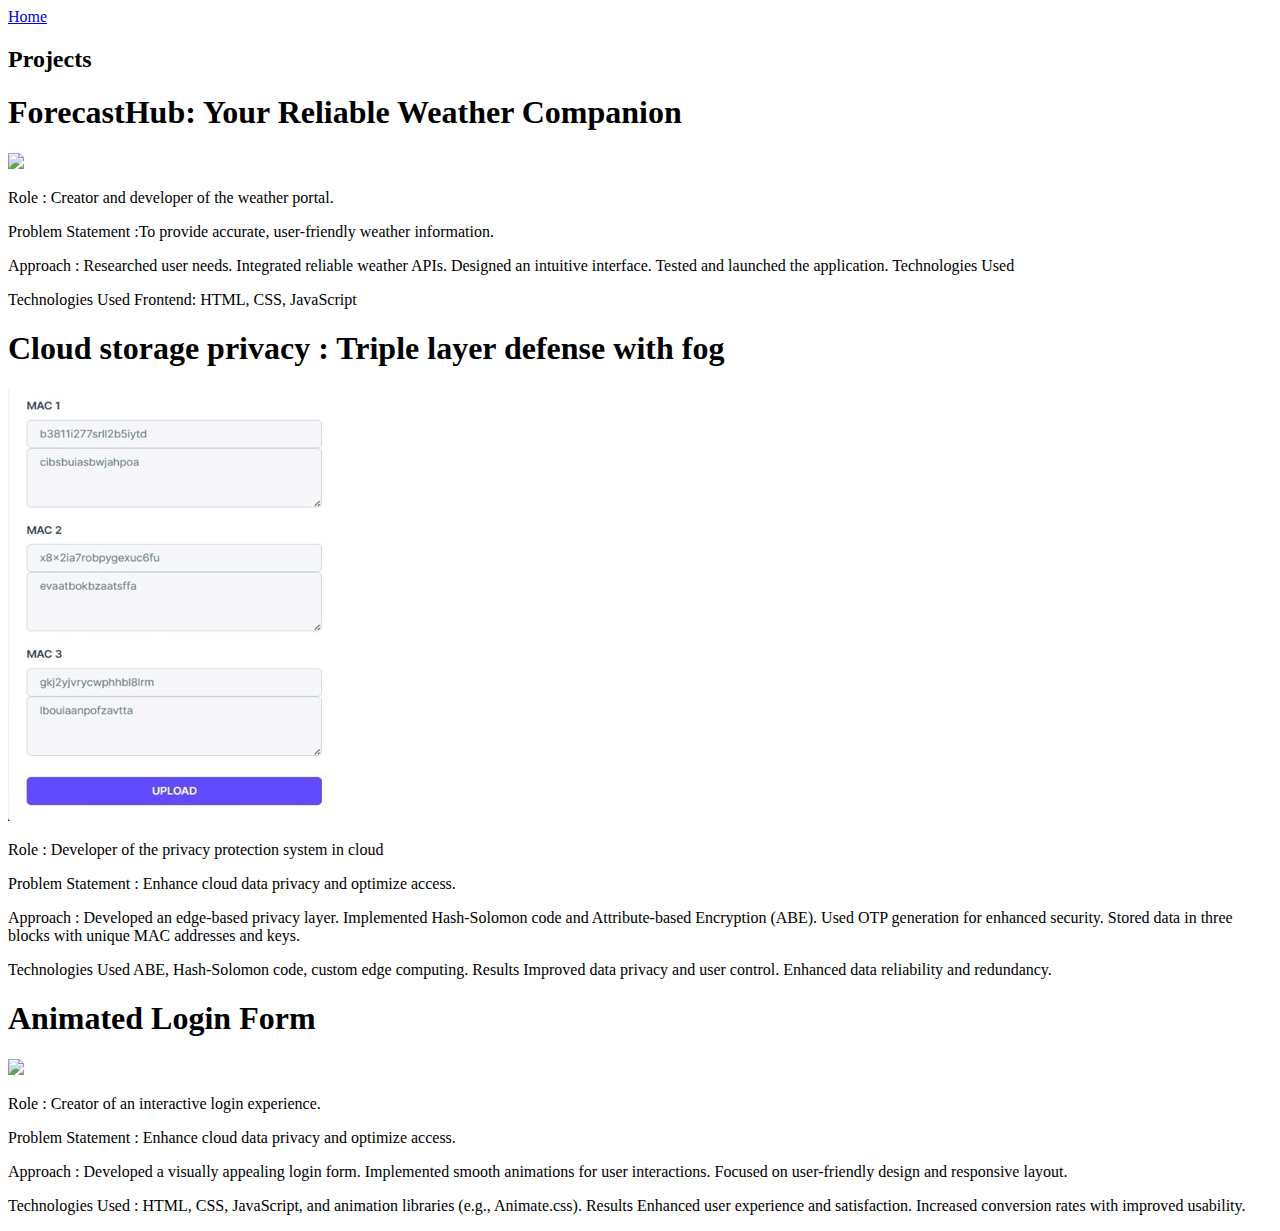
==== AboutProjects.html @ ccc5c800 "Update AboutProjects.html" ====
<!DOCTYPE html>
<html lang="en">

<head>
    <meta charset="UTF-8">
    <meta name="viewport" content="width=device-width, initial-scale=1.0">
    <title>Projects</title>
    <link rel="stylesheet" href="https://cdnjs.cloudflare.com/ajax/libs/font-awesome/6.6.0/css/all.min.css">
    <link rel="stylesheet" href="assets/css/Styles.css">
</head>

<body>
    <header class="header">
        <div class="head">
            <a href="index.html">Home</a>
        </div>
    </header>
    <div class="projectnew">
        <h2>Projects</h2>
        <div class="project1">
            <h1>ForecastHub: Your Reliable Weather Companion</h1>
            <image src="weather.jpeg"></image>
            <p>Role : Creator and developer of the weather portal.</p>
            <p>Problem Statement :To provide accurate, user-friendly weather information.</p>
            <p>Approach :
                Researched user needs.
                Integrated reliable weather APIs.
                Designed an intuitive interface.
                Tested and launched the application.
                Technologies Used</p>
            <p>Technologies Used
                Frontend: HTML, CSS, JavaScript</p>

        </div>
        <div class="project1">
            <h1>Cloud storage privacy : Triple layer defense with fog</h1>
            <image src="assets/img/dashboard1.jpeg"></image>
            <p>Role : Developer of the privacy protection system in cloud</p>
            <p>Problem Statement : Enhance cloud data privacy and optimize access.</p>
            <p>Approach :
                Developed an edge-based privacy layer.
                Implemented Hash-Solomon code and Attribute-based Encryption (ABE).
                Used OTP generation for enhanced security.
                Stored data in three blocks with unique MAC addresses and keys.</p>
                <p>
                    Technologies Used
ABE, Hash-Solomon code, custom edge computing.
Results
Improved data privacy and user control.
Enhanced data reliability and redundancy.
                </p>
        </div>
        <div class="project1">
            <h1>Animated Login Form</h1>
            <image src="assets/img/Login.jpeg"></image>
            <p>Role : Creator of an interactive login experience.</p>
            <p>Problem Statement : Enhance cloud data privacy and optimize access.</p>
            <p>Approach :
                Developed a visually appealing login form.
                Implemented smooth animations for user interactions.
                Focused on user-friendly design and responsive layout.</p>
                <p>Technologies Used :
                    HTML, CSS, JavaScript, and animation libraries (e.g., Animate.css).
                    Results
                    Enhanced user experience and satisfaction.
                    Increased conversion rates with improved usability.
                </p>
        </div>
</body>

</html>
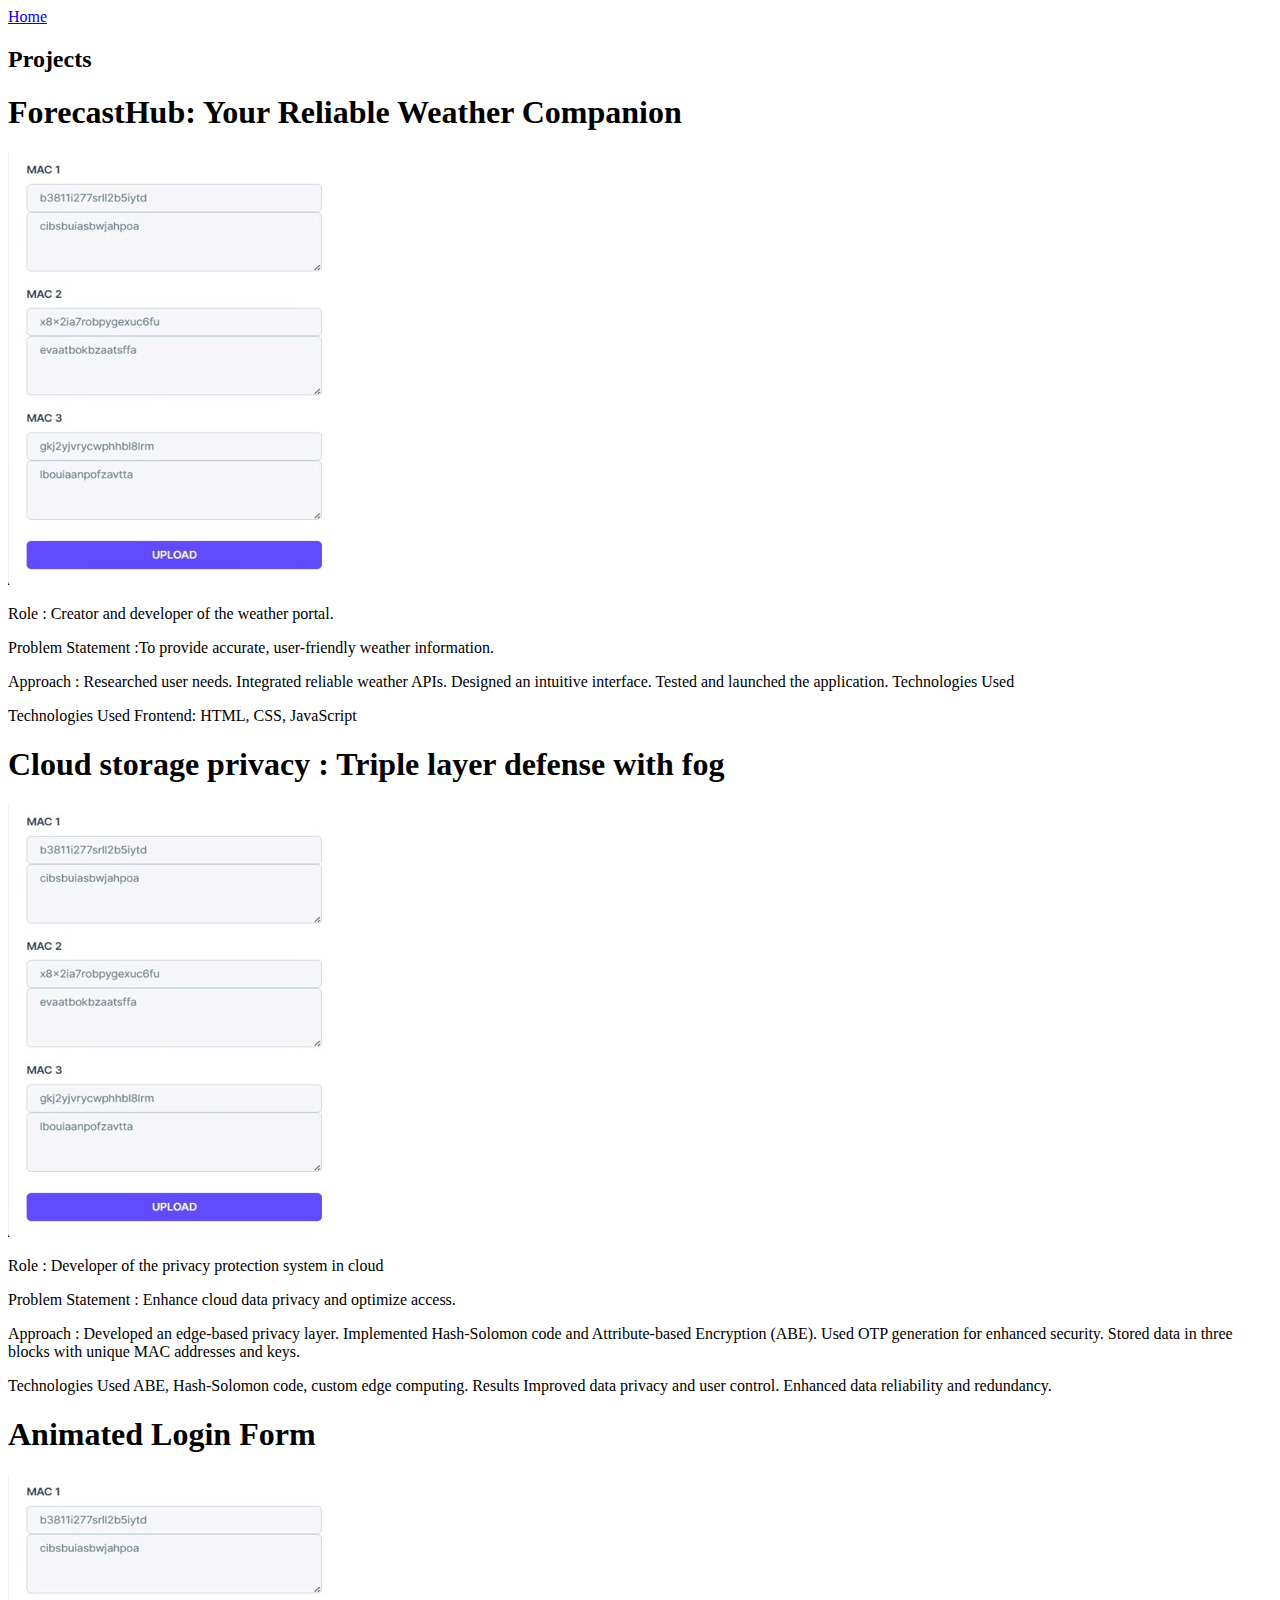
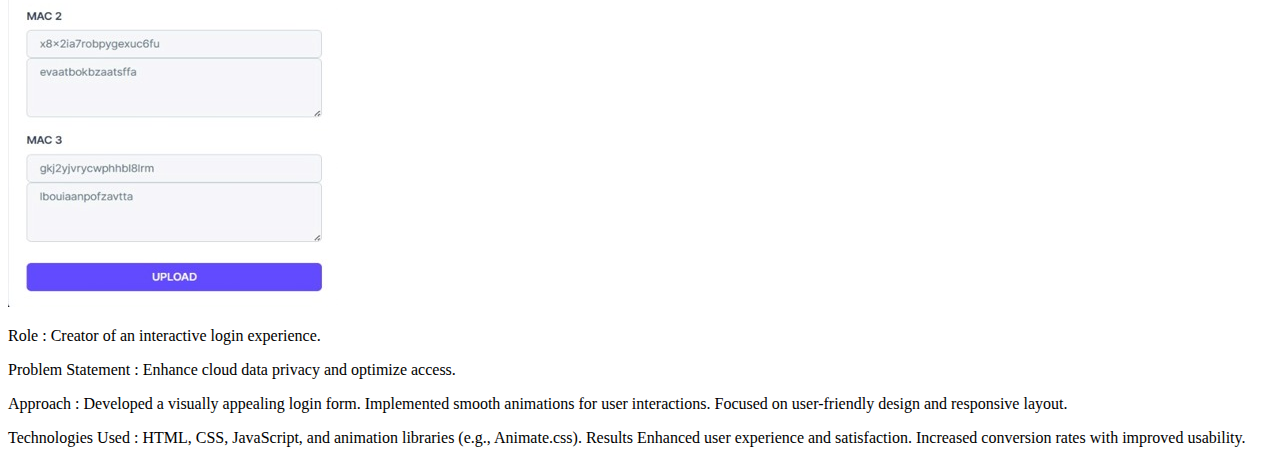
==== commit 7f6cedbf: "Update AboutProjects.html" ====
--- a/AboutProjects.html
+++ b/AboutProjects.html
@@ -19,7 +19,7 @@
         <h2>Projects</h2>
         <div class="project1">
             <h1>ForecastHub: Your Reliable Weather Companion</h1>
-            <image src="weather.jpeg"></image>
+            <image src="assets/img/dashboard1.jpeg"></image>
             <p>Role : Creator and developer of the weather portal.</p>
             <p>Problem Statement :To provide accurate, user-friendly weather information.</p>
             <p>Approach :
@@ -52,7 +52,7 @@
         </div>
         <div class="project1">
             <h1>Animated Login Form</h1>
-            <image src="assets/img/Login.jpeg"></image>
+            <image src="assets/img/dashboard1.jpeg"></image>
             <p>Role : Creator of an interactive login experience.</p>
             <p>Problem Statement : Enhance cloud data privacy and optimize access.</p>
             <p>Approach :
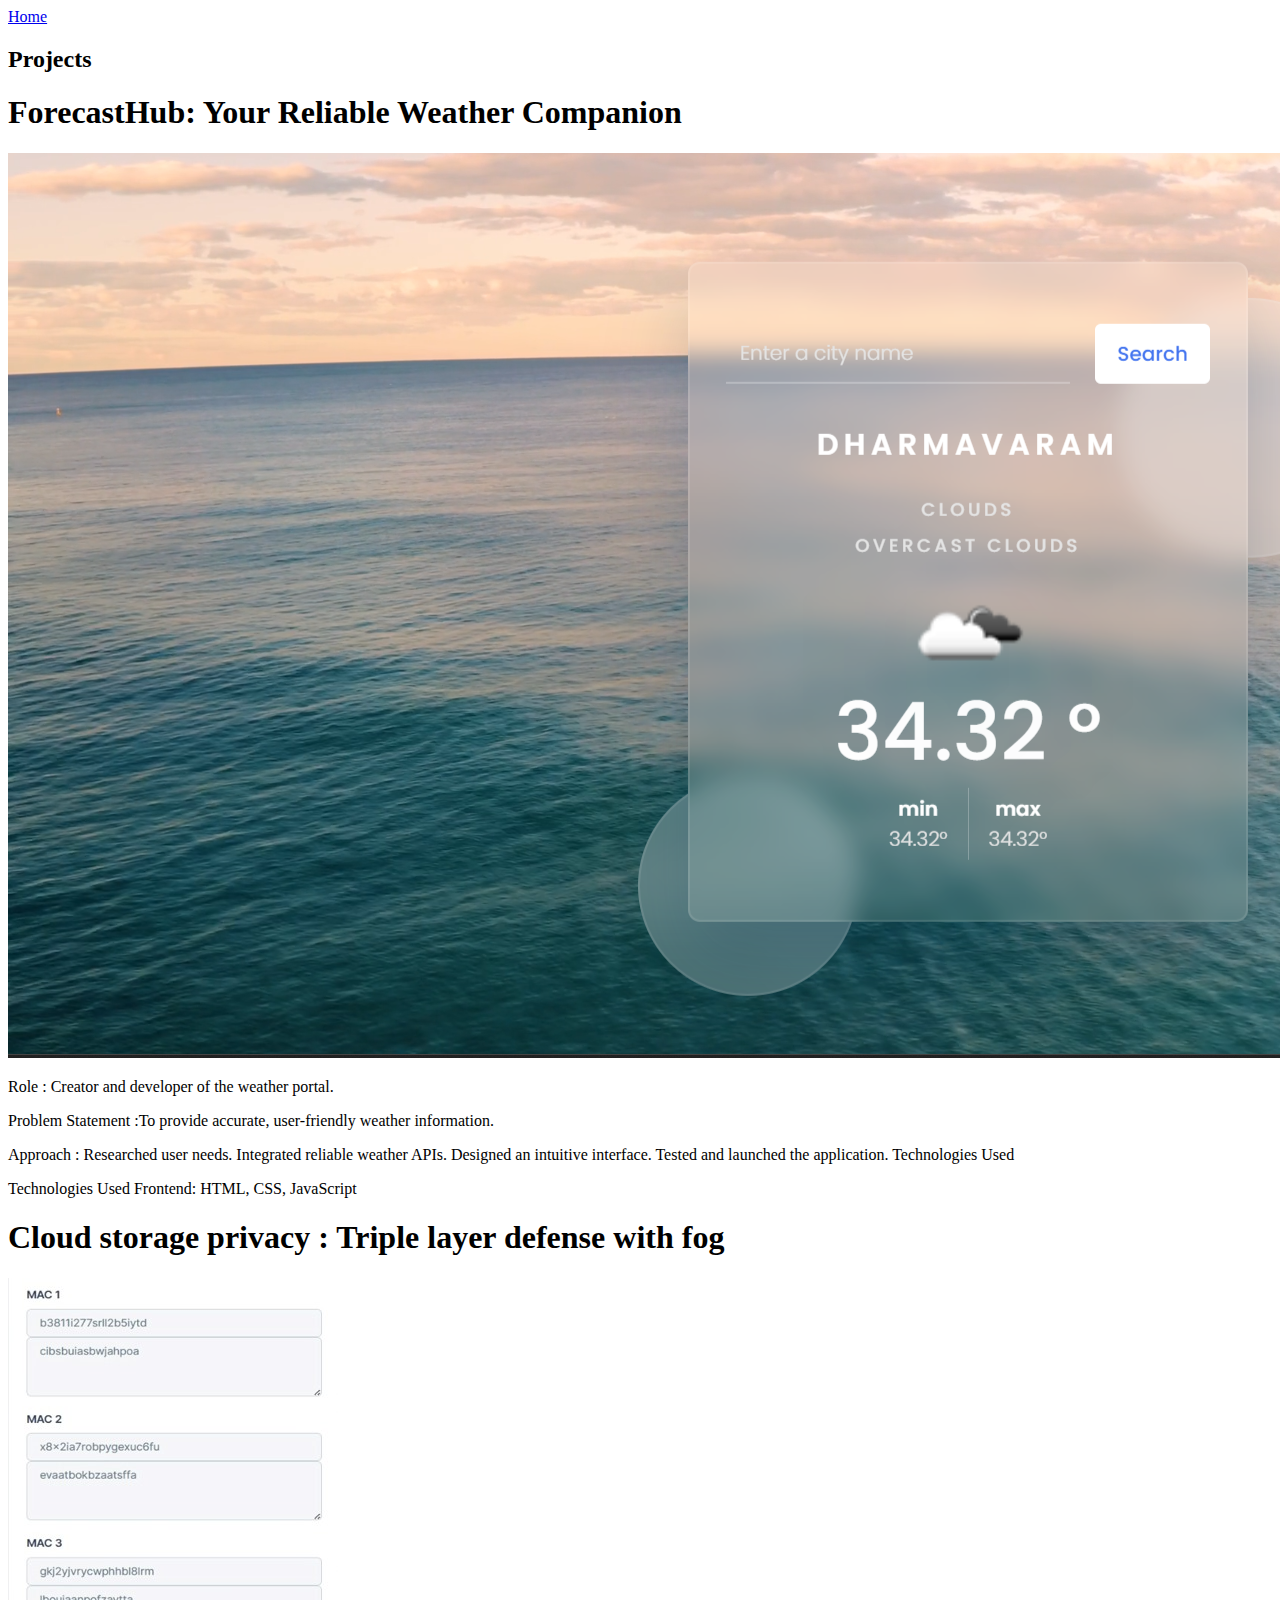
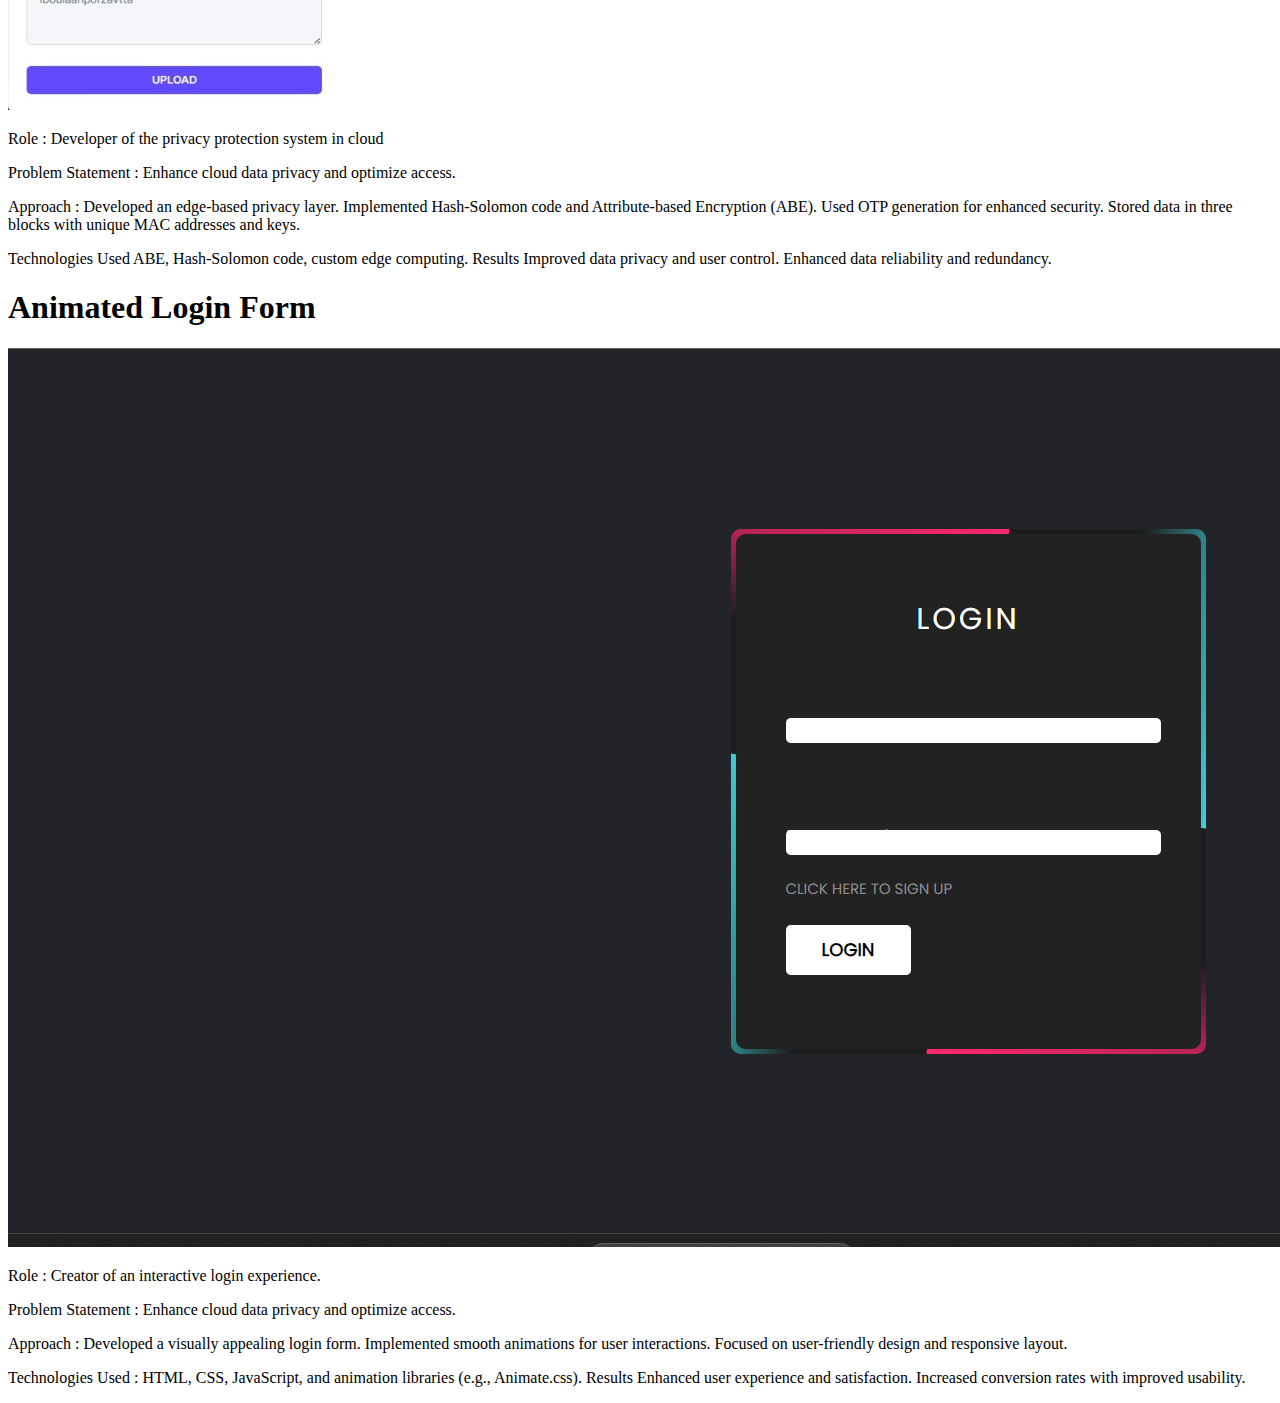
==== commit b35e257b: "Update AboutProjects.html" ====
--- a/AboutProjects.html
+++ b/AboutProjects.html
@@ -19,7 +19,7 @@
         <h2>Projects</h2>
         <div class="project1">
             <h1>ForecastHub: Your Reliable Weather Companion</h1>
-            <image src="assets/img/dashboard1.jpeg"></image>
+            <image src="assets/img/weather.png"></image>
             <p>Role : Creator and developer of the weather portal.</p>
             <p>Problem Statement :To provide accurate, user-friendly weather information.</p>
             <p>Approach :
@@ -52,7 +52,7 @@
         </div>
         <div class="project1">
             <h1>Animated Login Form</h1>
-            <image src="assets/img/dashboard1.jpeg"></image>
+            <image src="assets/img/Login.png"></image>
             <p>Role : Creator of an interactive login experience.</p>
             <p>Problem Statement : Enhance cloud data privacy and optimize access.</p>
             <p>Approach :
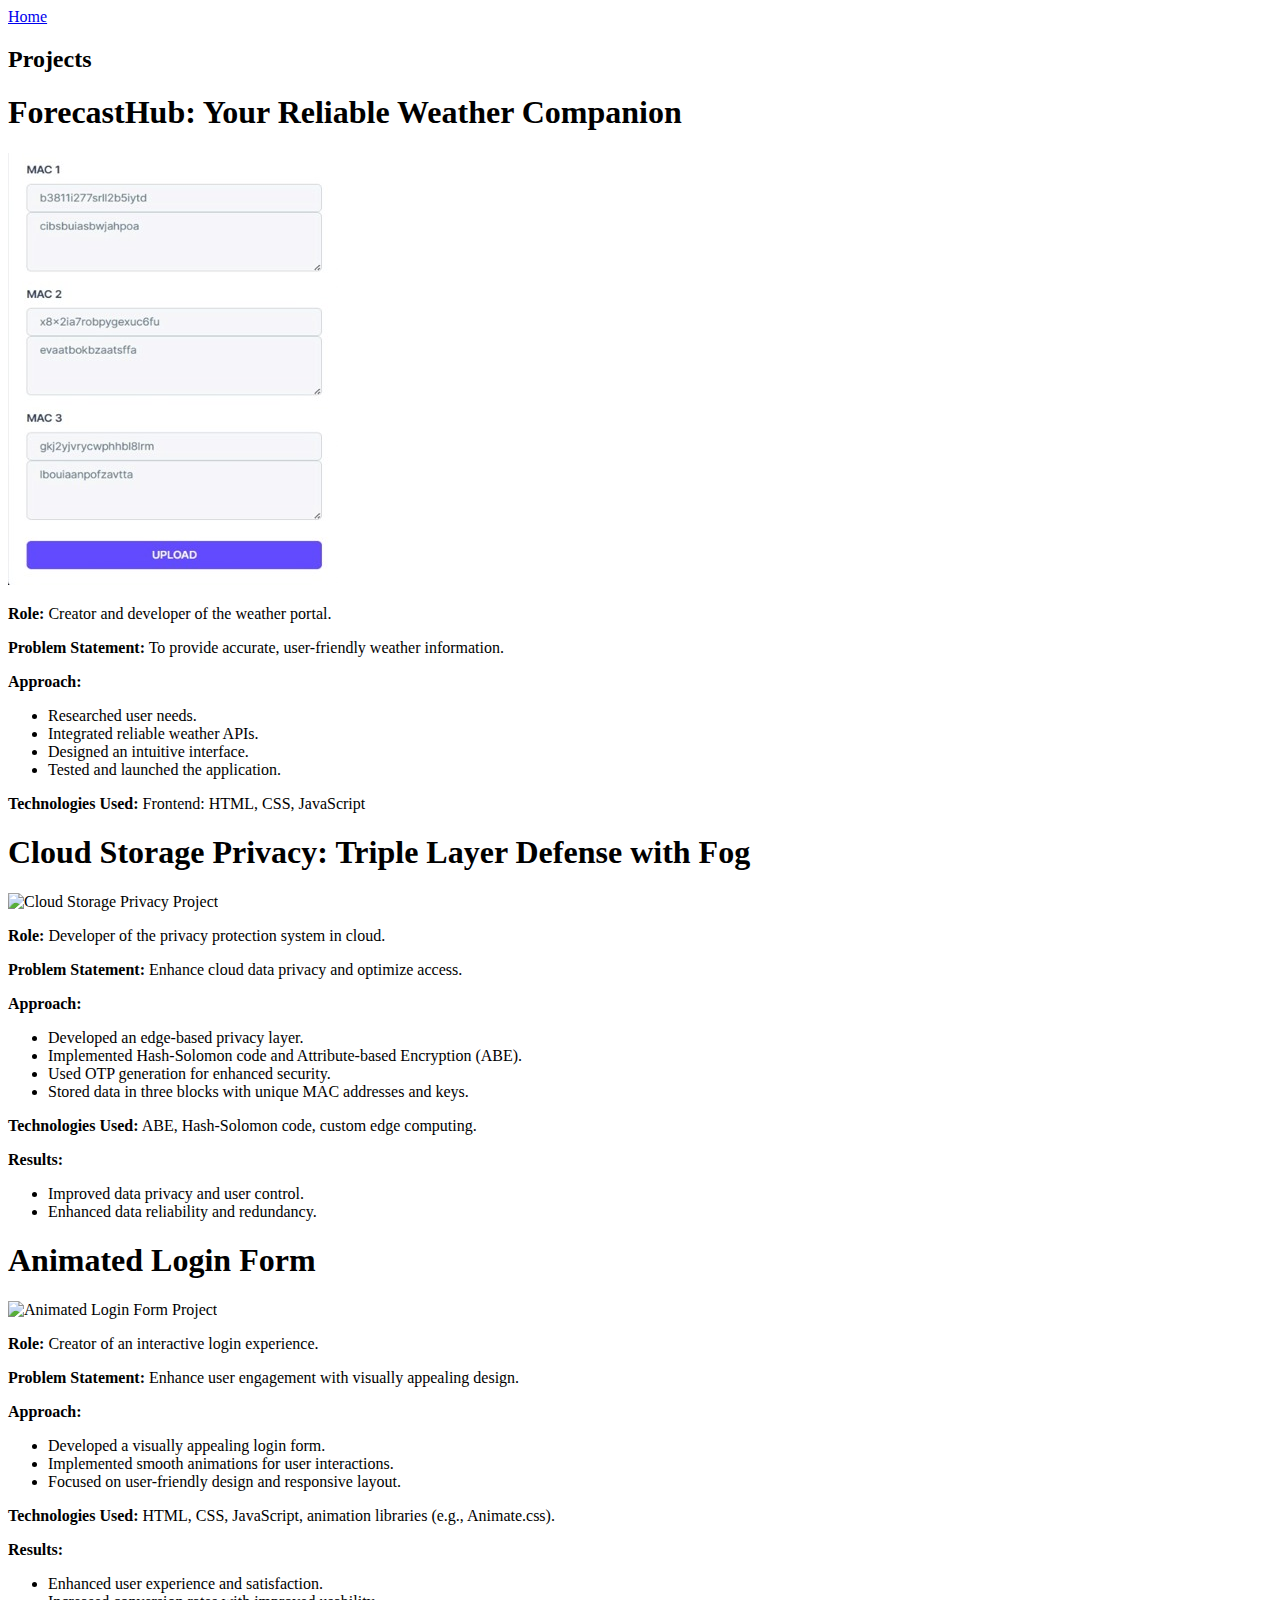
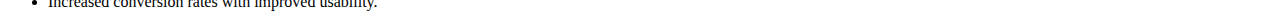
==== commit 7ec698a7: "Update AboutProjects.html" ====
--- a/AboutProjects.html
+++ b/AboutProjects.html
@@ -15,57 +15,74 @@
             <a href="index.html">Home</a>
         </div>
     </header>
+
     <div class="projectnew">
         <h2>Projects</h2>
+
+        <!-- Project 1 -->
         <div class="project1">
             <h1>ForecastHub: Your Reliable Weather Companion</h1>
-            <image src="assets/img/weather.png"></image>
-            <p>Role : Creator and developer of the weather portal.</p>
-            <p>Problem Statement :To provide accurate, user-friendly weather information.</p>
-            <p>Approach :
-                Researched user needs.
-                Integrated reliable weather APIs.
-                Designed an intuitive interface.
-                Tested and launched the application.
-                Technologies Used</p>
-            <p>Technologies Used
-                Frontend: HTML, CSS, JavaScript</p>
+            <img src="assets/img/dashboard1.jpeg" alt="ForecastHub Dashboard">
+            <p><strong>Role:</strong> Creator and developer of the weather portal.</p>
+            <p><strong>Problem Statement:</strong> To provide accurate, user-friendly weather information.</p>
+            <p><strong>Approach:</strong>
+                <ul>
+                    <li>Researched user needs.</li>
+                    <li>Integrated reliable weather APIs.</li>
+                    <li>Designed an intuitive interface.</li>
+                    <li>Tested and launched the application.</li>
+                </ul>
+            </p>
+            <p><strong>Technologies Used:</strong> Frontend: HTML, CSS, JavaScript</p>
+        </div>
 
+        <!-- Project 2 -->
+        <div class="project1">
+            <h1>Cloud Storage Privacy: Triple Layer Defense with Fog</h1>
+            <img src="networking.jpg" alt="Cloud Storage Privacy Project">
+            <p><strong>Role:</strong> Developer of the privacy protection system in cloud.</p>
+            <p><strong>Problem Statement:</strong> Enhance cloud data privacy and optimize access.</p>
+            <p><strong>Approach:</strong>
+                <ul>
+                    <li>Developed an edge-based privacy layer.</li>
+                    <li>Implemented Hash-Solomon code and Attribute-based Encryption (ABE).</li>
+                    <li>Used OTP generation for enhanced security.</li>
+                    <li>Stored data in three blocks with unique MAC addresses and keys.</li>
+                </ul>
+            </p>
+            <p><strong>Technologies Used:</strong> ABE, Hash-Solomon code, custom edge computing.</p>
+            <p><strong>Results:</strong>
+                <ul>
+                    <li>Improved data privacy and user control.</li>
+                    <li>Enhanced data reliability and redundancy.</li>
+                </ul>
+            </p>
         </div>
-        <div class="project1">
-            <h1>Cloud storage privacy : Triple layer defense with fog</h1>
-            <image src="assets/img/dashboard1.jpeg"></image>
-            <p>Role : Developer of the privacy protection system in cloud</p>
-            <p>Problem Statement : Enhance cloud data privacy and optimize access.</p>
-            <p>Approach :
-                Developed an edge-based privacy layer.
-                Implemented Hash-Solomon code and Attribute-based Encryption (ABE).
-                Used OTP generation for enhanced security.
-                Stored data in three blocks with unique MAC addresses and keys.</p>
-                <p>
-                    Technologies Used
-ABE, Hash-Solomon code, custom edge computing.
-Results
-Improved data privacy and user control.
-Enhanced data reliability and redundancy.
-                </p>
-        </div>
+
+        <!-- Project 3 -->
         <div class="project1">
             <h1>Animated Login Form</h1>
-            <image src="assets/img/Login.png"></image>
-            <p>Role : Creator of an interactive login experience.</p>
-            <p>Problem Statement : Enhance cloud data privacy and optimize access.</p>
-            <p>Approach :
-                Developed a visually appealing login form.
-                Implemented smooth animations for user interactions.
-                Focused on user-friendly design and responsive layout.</p>
-                <p>Technologies Used :
-                    HTML, CSS, JavaScript, and animation libraries (e.g., Animate.css).
-                    Results
-                    Enhanced user experience and satisfaction.
-                    Increased conversion rates with improved usability.
-                </p>
+            <img src="networking.jpg" alt="Animated Login Form Project">
+            <p><strong>Role:</strong> Creator of an interactive login experience.</p>
+            <p><strong>Problem Statement:</strong> Enhance user engagement with visually appealing design.</p>
+            <p><strong>Approach:</strong>
+                <ul>
+                    <li>Developed a visually appealing login form.</li>
+                    <li>Implemented smooth animations for user interactions.</li>
+                    <li>Focused on user-friendly design and responsive layout.</li>
+                </ul>
+            </p>
+            <p><strong>Technologies Used:</strong> HTML, CSS, JavaScript, animation libraries (e.g., Animate.css).</p>
+            <p><strong>Results:</strong>
+                <ul>
+                    <li>Enhanced user experience and satisfaction.</li>
+                    <li>Increased conversion rates with improved usability.</li>
+                </ul>
+            </p>
         </div>
+
+    </div>
+
 </body>
 
 </html>
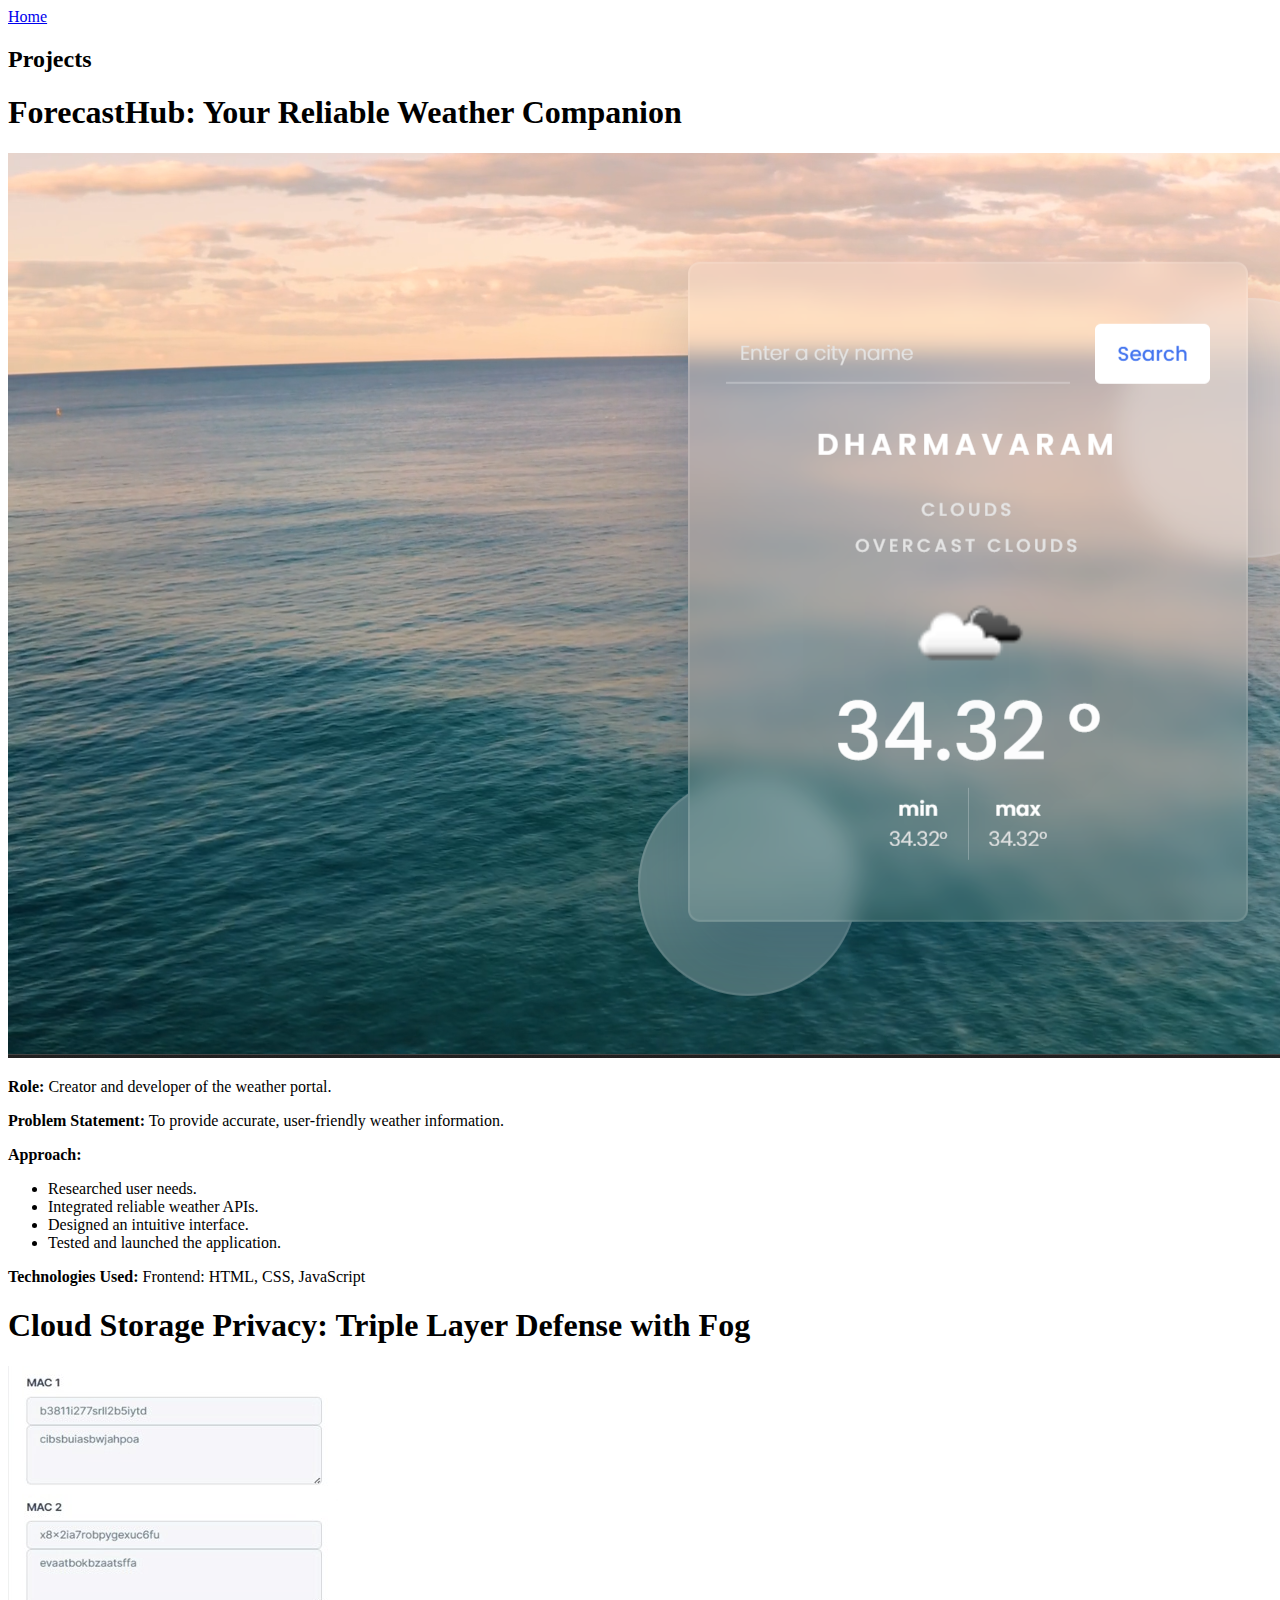
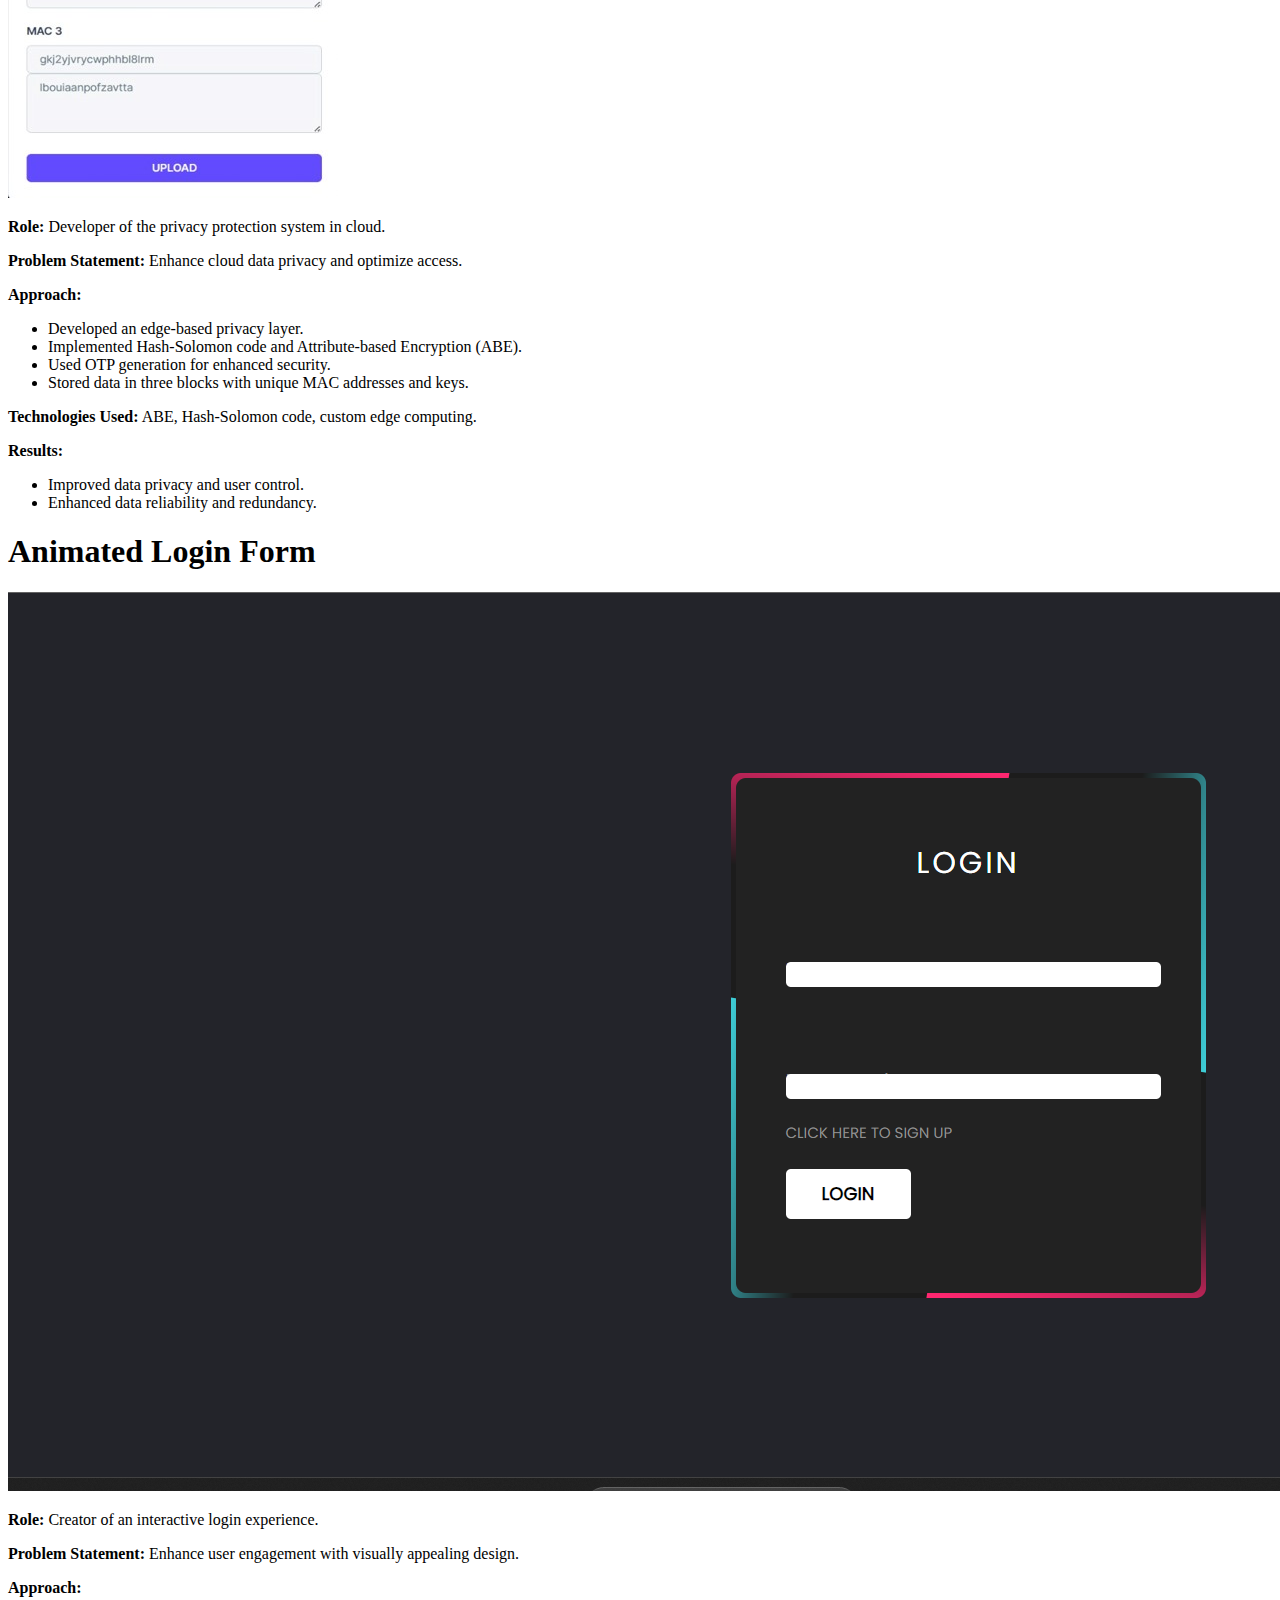
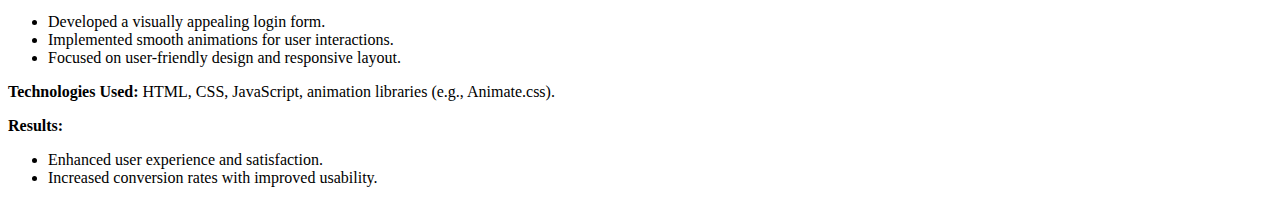
==== commit d8513ea7: "Update AboutProjects.html" ====
--- a/AboutProjects.html
+++ b/AboutProjects.html
@@ -22,7 +22,7 @@
         <!-- Project 1 -->
         <div class="project1">
             <h1>ForecastHub: Your Reliable Weather Companion</h1>
-            <img src="assets/img/dashboard1.jpeg" alt="ForecastHub Dashboard">
+            <img src="assets/img/weather.png" alt="ForecastHub Dashboard">
             <p><strong>Role:</strong> Creator and developer of the weather portal.</p>
             <p><strong>Problem Statement:</strong> To provide accurate, user-friendly weather information.</p>
             <p><strong>Approach:</strong>
@@ -39,7 +39,7 @@
         <!-- Project 2 -->
         <div class="project1">
             <h1>Cloud Storage Privacy: Triple Layer Defense with Fog</h1>
-            <img src="networking.jpg" alt="Cloud Storage Privacy Project">
+            <img src="assets/img/dashboard1.jpeg" alt="Cloud Storage Privacy Project">
             <p><strong>Role:</strong> Developer of the privacy protection system in cloud.</p>
             <p><strong>Problem Statement:</strong> Enhance cloud data privacy and optimize access.</p>
             <p><strong>Approach:</strong>
@@ -62,7 +62,7 @@
         <!-- Project 3 -->
         <div class="project1">
             <h1>Animated Login Form</h1>
-            <img src="networking.jpg" alt="Animated Login Form Project">
+            <img src="assets/img/Login.png" alt="Animated Login Form Project">
             <p><strong>Role:</strong> Creator of an interactive login experience.</p>
             <p><strong>Problem Statement:</strong> Enhance user engagement with visually appealing design.</p>
             <p><strong>Approach:</strong>
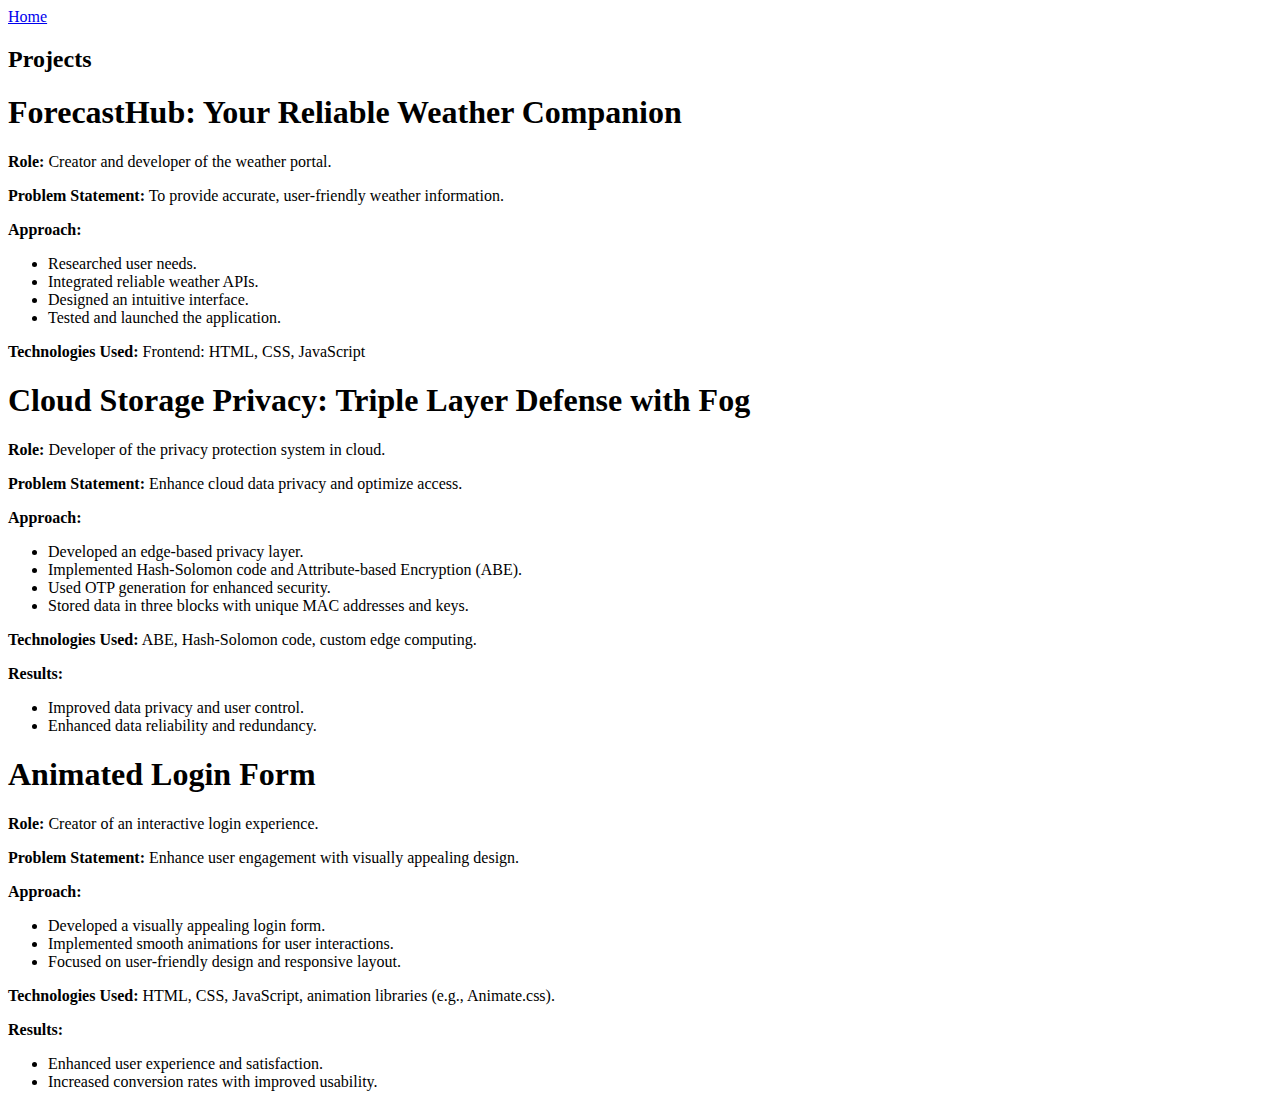
==== commit 7dd6aeb6: "Update AboutProjects.html" ====
--- a/AboutProjects.html
+++ b/AboutProjects.html
@@ -22,7 +22,7 @@
         <!-- Project 1 -->
         <div class="project1">
             <h1>ForecastHub: Your Reliable Weather Companion</h1>
-            <img src="assets/img/weather.png" alt="ForecastHub Dashboard">
+           <!-- Project 1    <img src="assets/img/weather.png" alt="ForecastHub Dashboard">-->
             <p><strong>Role:</strong> Creator and developer of the weather portal.</p>
             <p><strong>Problem Statement:</strong> To provide accurate, user-friendly weather information.</p>
             <p><strong>Approach:</strong>
@@ -39,7 +39,7 @@
         <!-- Project 2 -->
         <div class="project1">
             <h1>Cloud Storage Privacy: Triple Layer Defense with Fog</h1>
-            <img src="assets/img/dashboard1.jpeg" alt="Cloud Storage Privacy Project">
+           <!-- Project 2   <img src="assets/img/dashboard1.jpeg" alt="Cloud Storage Privacy Project">--> 
             <p><strong>Role:</strong> Developer of the privacy protection system in cloud.</p>
             <p><strong>Problem Statement:</strong> Enhance cloud data privacy and optimize access.</p>
             <p><strong>Approach:</strong>
@@ -62,7 +62,7 @@
         <!-- Project 3 -->
         <div class="project1">
             <h1>Animated Login Form</h1>
-            <img src="assets/img/Login.png" alt="Animated Login Form Project">
+               <!-- Project 3 <img src="assets/img/Login.png" alt="Animated Login Form Project">-->
             <p><strong>Role:</strong> Creator of an interactive login experience.</p>
             <p><strong>Problem Statement:</strong> Enhance user engagement with visually appealing design.</p>
             <p><strong>Approach:</strong>
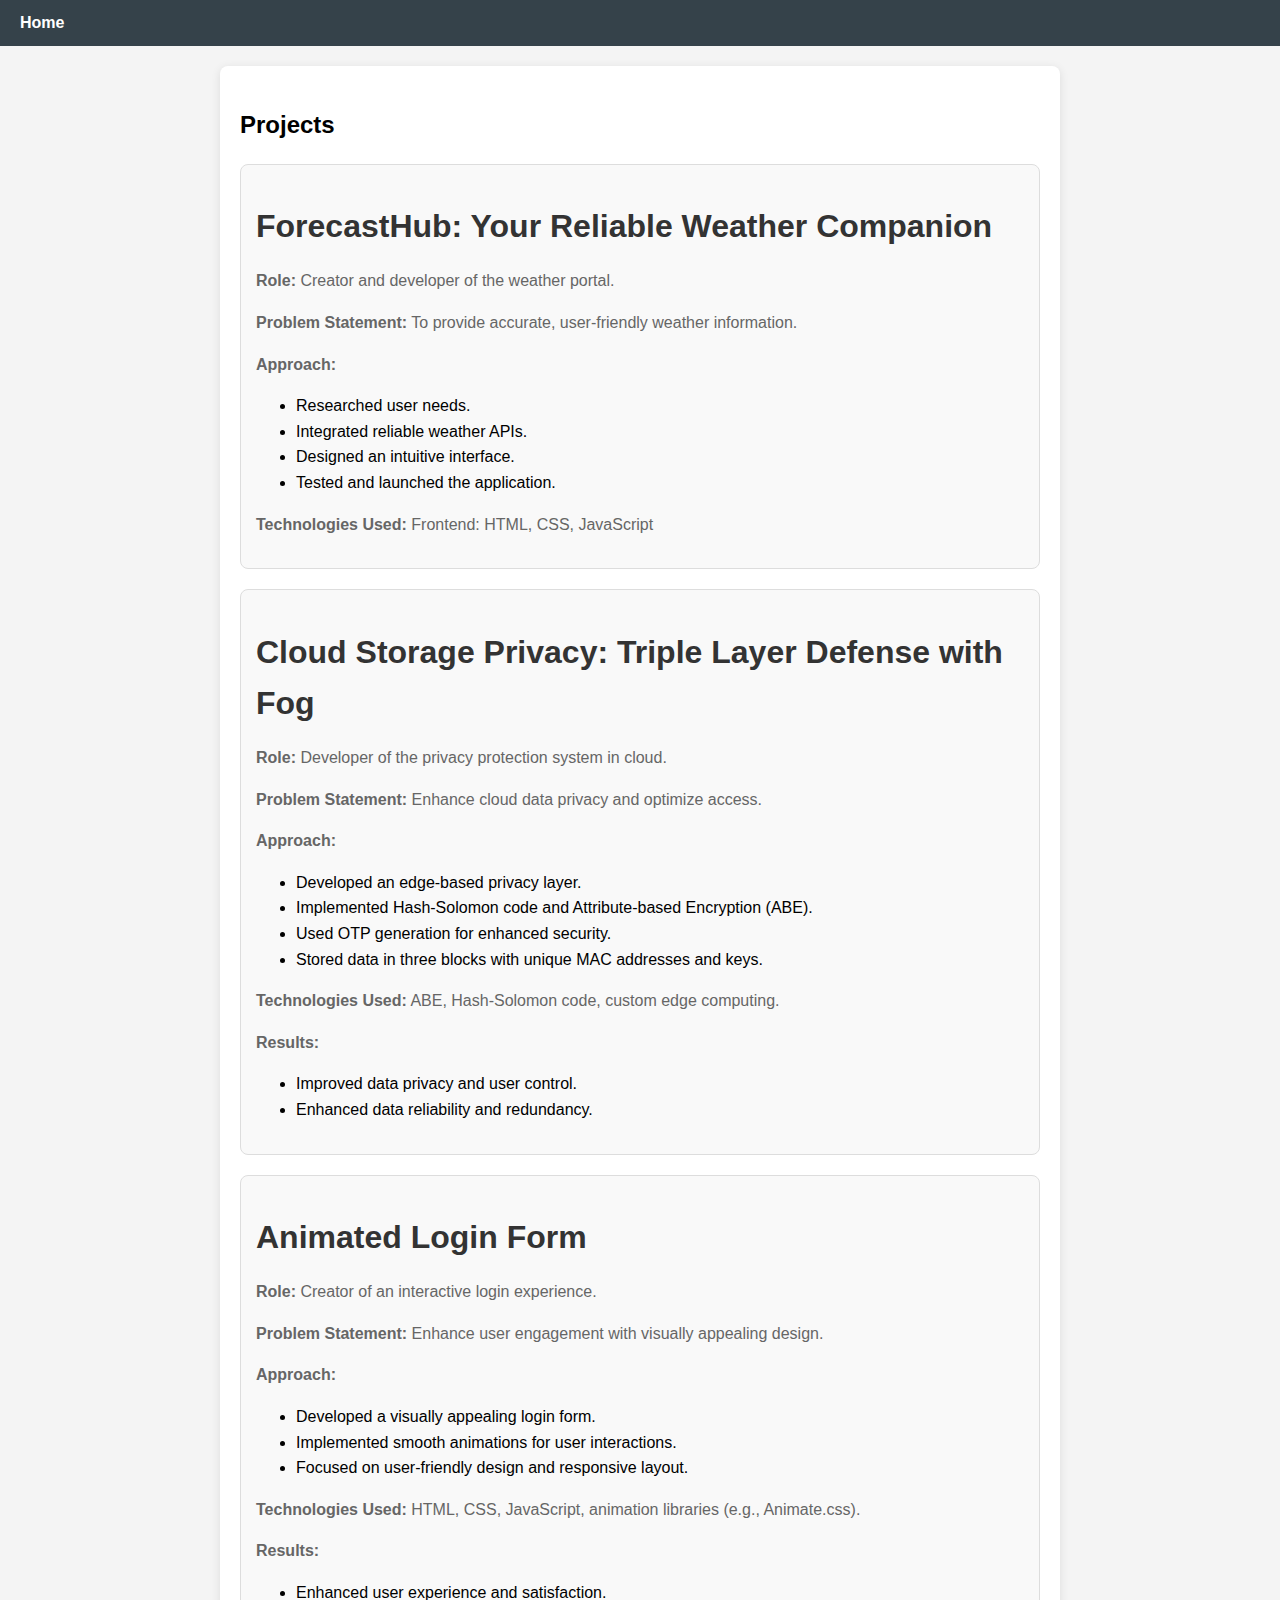
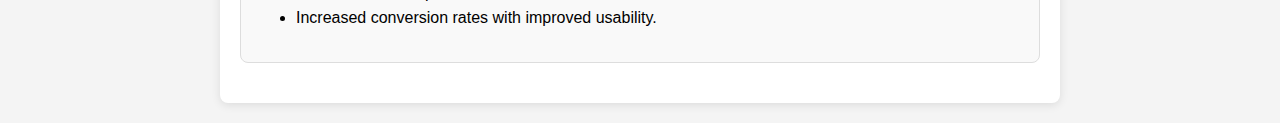
==== commit 61424ce8: "Update AboutProjects.html" ====
--- a/AboutProjects.html
+++ b/AboutProjects.html
@@ -6,7 +6,7 @@
     <meta name="viewport" content="width=device-width, initial-scale=1.0">
     <title>Projects</title>
     <link rel="stylesheet" href="https://cdnjs.cloudflare.com/ajax/libs/font-awesome/6.6.0/css/all.min.css">
-    <link rel="stylesheet" href="assets/css/Styles.css">
+    <link rel="stylesheet" href="Styles.css">
 </head>
 
 <body>
--- a/Styles.css
+++ b/Styles.css
@@ -0,0 +1,88 @@
+/* General body styles */
+body {
+    font-family: Arial, sans-serif;
+    line-height: 1.6;
+    margin: 0;
+    padding: 0;
+    background-color: #f4f4f4;
+}
+
+/* Header section styles */
+.header {
+    background: #35424a;
+    color: #ffffff;
+    padding: 10px 20px;
+}
+
+/* Navigation link styles */
+.head {
+    display: flex;
+    justify-content: flex-start;
+}
+
+/* Link styling in header */
+.head a {
+    color: #ffffff;
+    text-decoration: none;
+    font-weight: bold;
+}
+
+.head a:hover {
+    text-decoration: underline;
+}
+
+/* Project Container */
+.projectnew {
+    max-width: 800px;
+    margin: 20px auto;
+    padding: 20px;
+    background: #ffffff;
+    box-shadow: 0 2px 10px rgba(0, 0, 0, 0.1);
+    border-radius: 8px;
+}
+
+/* Individual project section styles */
+.project1 {
+    margin-bottom: 20px;
+    padding: 15px;
+    border: 1px solid #ddd;
+    border-radius: 8px;
+    background-color: #f9f9f9;
+}
+
+/* Project title styling */
+.project1 h1 {
+    color: #333;
+    margin-bottom: 10px;
+}
+
+/* Secondary headings in project sections */
+.project1 h2 {
+    color: #444;
+    margin: 10px 0 5px;
+}
+
+/* Paragraph text styling */
+.project1 p {
+    color: #666;
+}
+
+/* Image styling */
+.project1 img {
+    width: 250px; /* Adjust as needed */
+    height: auto; /* Maintain aspect ratio */
+    border-radius: 5px;
+    margin-bottom: 15px;
+}
+
+/* Responsive design adjustments */
+@media (max-width: 600px) {
+    .projectnew {
+        margin: 10px;
+        padding: 10px;
+    }
+    
+    .project1 {
+        padding: 10px;
+    }
+}
